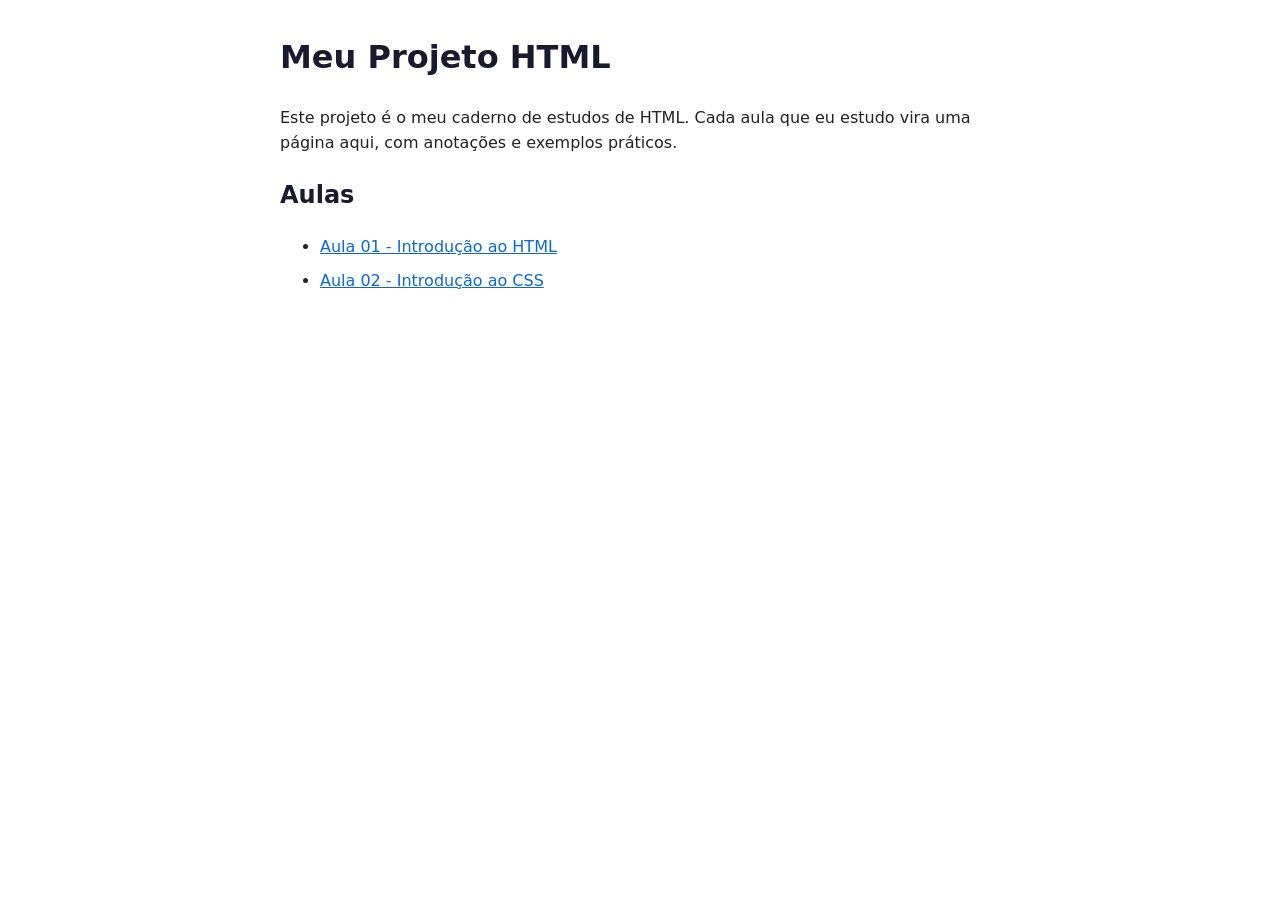
==== index.html @ 639122e2 "Remove conteúdo de anotações na aula 01 de HTML" ====
<!DOCTYPE html>
<html lang="pt-BR">
<head>
<meta charset="UTF-8">
<meta name="viewport" content="width=device-width, initial-scale=1.0">
<title>Meu Projeto HTML - Aulas</title>
<link rel="stylesheet" href="style.css">
</head>
<body>
<h1>Meu Projeto HTML</h1>
<p>Este projeto é o meu caderno de estudos de HTML. Cada aula que eu estudo vira uma página aqui, com anotações e exemplos práticos.</p>

<h2>Aulas</h2>
<ul class="aulas-list">
<li><a href="aulas/aula-01-introducao-ao-html.html">Aula 01 - Introdução ao HTML</a></li>
<li><a href="aulas/aula-02-introdução-rockstage-html.html">Aula 02 - Introdução ao CSS</a></li>
</ul>
</body>
</html>
---- style.css ----
body {
    font-family: system-ui, -apple-system, "Segoe UI", Roboto, sans-serif;
    max-width: 720px;
    margin: 2rem auto;
    padding: 0 1rem;
    line-height: 1.6;
    color: #222;
}

h1, h2, h3 {
    color: #1a1a2e;
}

code, pre {
    background: #f4f4f4;
    border-radius: 4px;
    font-family: "SFMono-Regular", Consolas, monospace;
}

code {
    padding: 0.15rem 0.4rem;
}

pre {
    padding: 1rem;
    overflow-x: auto;
}

pre code {
    padding: 0;
    background: none;
}

a {
    color: #0969da;
}

nav {
    margin-bottom: 1.5rem;
}

ul.aulas-list li {
    margin-bottom: 0.5rem;
}
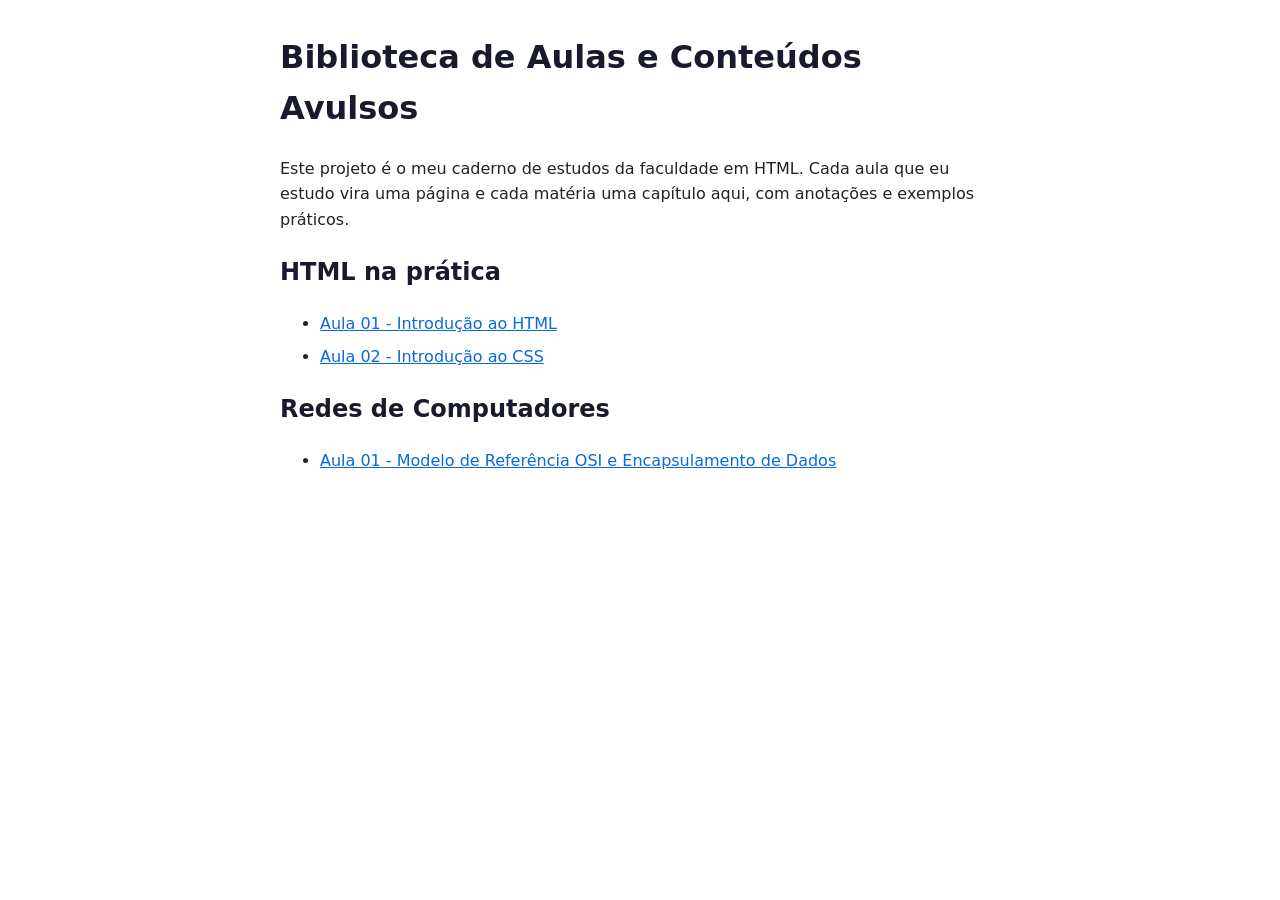
==== commit c40eb980: "confirm" ====
--- a/index.html
+++ b/index.html
@@ -7,13 +7,18 @@
 <link rel="stylesheet" href="style.css">
 </head>
 <body>
-<h1>Meu Projeto HTML</h1>
-<p>Este projeto é o meu caderno de estudos de HTML. Cada aula que eu estudo vira uma página aqui, com anotações e exemplos práticos.</p>
+<h1>Biblioteca de Aulas e Conteúdos Avulsos</h1>
+<p>Este projeto é o meu caderno de estudos da faculdade em HTML. Cada aula que eu estudo vira uma página e cada matéria uma capítulo aqui, com anotações e exemplos práticos.</p>
 
-<h2>Aulas</h2>
+<h2>HTML na prática</h2>
 <ul class="aulas-list">
 <li><a href="aulas/aula-01-introducao-ao-html.html">Aula 01 - Introdução ao HTML</a></li>
 <li><a href="aulas/aula-02-introdução-rockstage-html.html">Aula 02 - Introdução ao CSS</a></li>
 </ul>
+
+<h2>Redes de Computadores</h2>
+<ul class="aulas-list">
+<li><a href="aulas/aula-03-introducao-à-redes.html">Aula 01 - Modelo de Referência OSI e Encapsulamento de Dados</a></li>
+</ul>
 </body>
 </html>
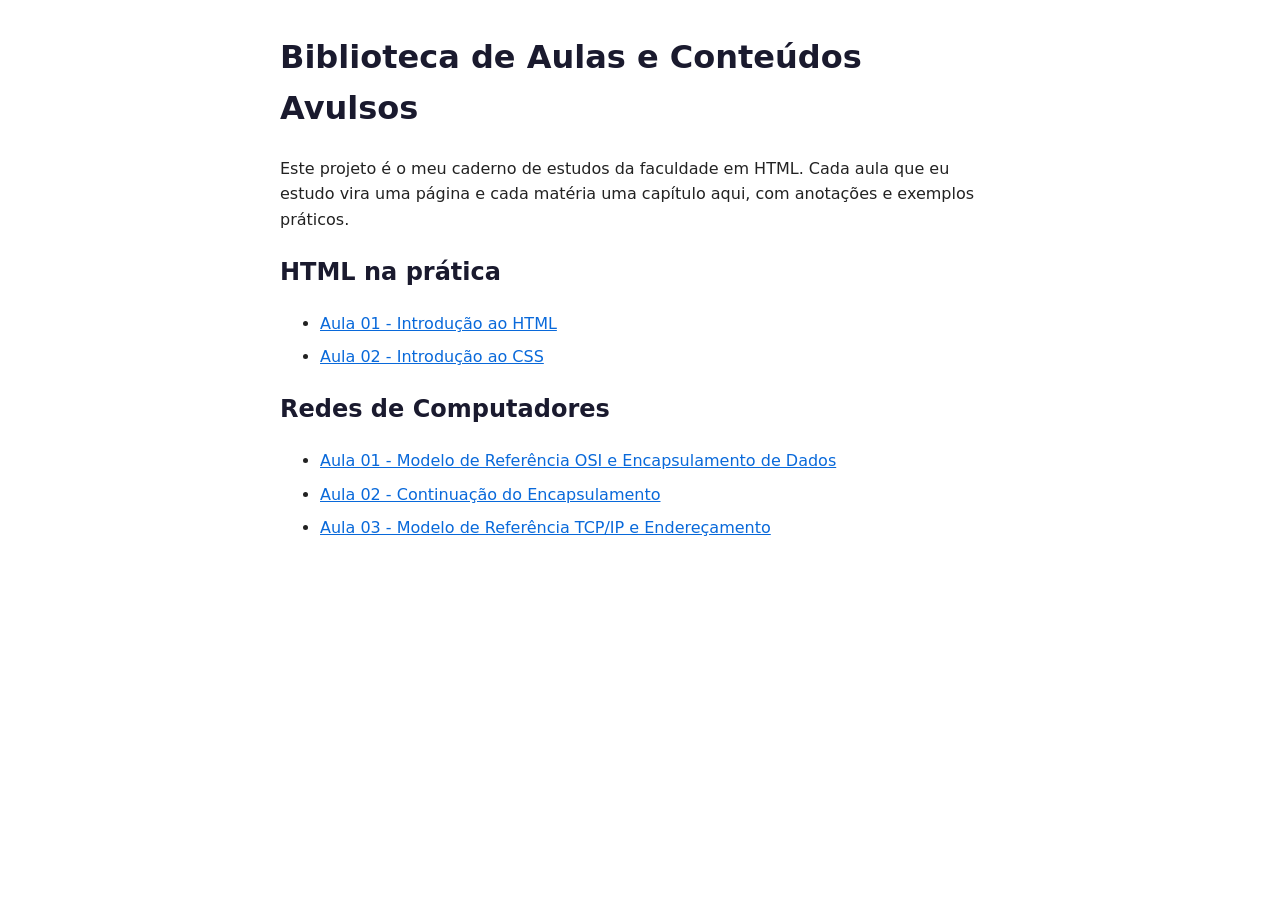
==== commit 4145214d: "confirm" ====
--- a/index.html
+++ b/index.html
@@ -18,7 +18,9 @@
 
 <h2>Redes de Computadores</h2>
 <ul class="aulas-list">
-<li><a href="aulas/aula-03-introducao-à-redes.html">Aula 01 - Modelo de Referência OSI e Encapsulamento de Dados</a></li>
+<li><a href="Redes de Computadores/Modelo de Referência OSI e Encapsulamento de Dados.html">Aula 01 - Modelo de Referência OSI e Encapsulamento de Dados</a></li>
+<li><a href="Redes de Computadores/Continuação Encapsulamento.html">Aula 02 - Continuação do Encapsulamento</a></li>
+<li><a href="Redes de Computadores/Modelo de Referência TCP IP e Endereçamento .html">Aula 03 - Modelo de Referência TCP/IP e Endereçamento</a></li>
 </ul>
 </body>
 </html>
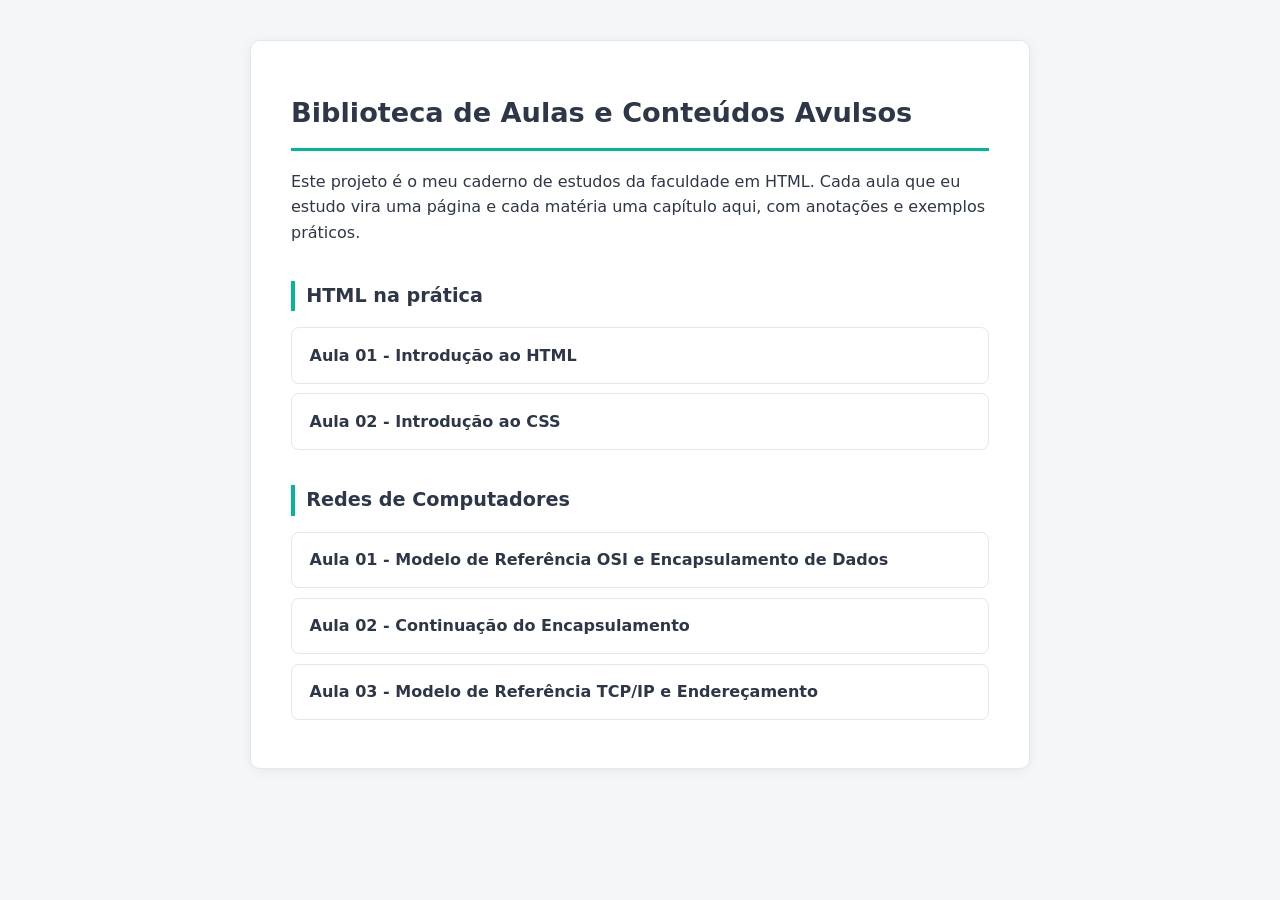
==== commit 43240133: "Corrige links quebrados e padroniza a estrutura do projeto - Corrige os 2 links do indice que aponta" ====
--- a/index.html
+++ b/index.html
@@ -4,7 +4,7 @@
 <meta charset="UTF-8">
 <meta name="viewport" content="width=device-width, initial-scale=1.0">
 <title>Meu Projeto HTML - Aulas</title>
-<link rel="stylesheet" href="style.css">
+<link rel="stylesheet" href="assets/css/style.css">
 </head>
 <body>
 <h1>Biblioteca de Aulas e Conteúdos Avulsos</h1>
@@ -12,15 +12,15 @@
 
 <h2>HTML na prática</h2>
 <ul class="aulas-list">
-<li><a href="aulas/aula-01-introducao-ao-html.html">Aula 01 - Introdução ao HTML</a></li>
-<li><a href="aulas/aula-02-introdução-rockstage-html.html">Aula 02 - Introdução ao CSS</a></li>
+<li><a href="materias/html-na-pratica/aula-01-introducao-ao-html.html">Aula 01 - Introdução ao HTML</a></li>
+<li><a href="materias/html-na-pratica/aula-02-introducao-ao-css.html">Aula 02 - Introdução ao CSS</a></li>
 </ul>
 
 <h2>Redes de Computadores</h2>
 <ul class="aulas-list">
-<li><a href="Redes de Computadores/Modelo de Referência OSI e Encapsulamento de Dados.html">Aula 01 - Modelo de Referência OSI e Encapsulamento de Dados</a></li>
-<li><a href="Redes de Computadores/Continuação Encapsulamento.html">Aula 02 - Continuação do Encapsulamento</a></li>
-<li><a href="Redes de Computadores/Modelo de Referência TCP IP e Endereçamento .html">Aula 03 - Modelo de Referência TCP/IP e Endereçamento</a></li>
+<li><a href="materias/redes-de-computadores/aula-01-modelo-osi.html">Aula 01 - Modelo de Referência OSI e Encapsulamento de Dados</a></li>
+<li><a href="materias/redes-de-computadores/aula-02-encapsulamento.html">Aula 02 - Continuação do Encapsulamento</a></li>
+<li><a href="materias/redes-de-computadores/aula-03-tcp-ip-enderecamento.html">Aula 03 - Modelo de Referência TCP/IP e Endereçamento</a></li>
 </ul>
 </body>
 </html>
--- a/assets/css/style.css
+++ b/assets/css/style.css
@@ -0,0 +1,139 @@
+@charset "UTF-8";
+
+/* =========================================================
+   PALETA DE CORES
+   Definir as cores aqui em cima e reutilizar embaixo com
+   var(--nome). Para mudar o tema do site inteiro, basta
+   trocar os valores deste bloco.
+   ========================================================= */
+:root {
+    --verde:        #00b894;   /* cor principal: botoes, destaques */
+    --verde-escuro: #009c7c;   /* hover e textos sobre fundo claro */
+    --verde-claro:  #e9faf5;   /* fundo dos itens selecionados     */
+    --fundo:        #f4f6f8;   /* cinza de fundo da pagina         */
+    --cartao:       #ffffff;   /* branco dos cartoes               */
+    --borda:        #e3e8ee;   /* cinza das bordas                 */
+    --texto:        #2d3748;   /* cinza-escuro do texto            */
+    --texto-suave:  #7b8794;   /* cinza dos subtitulos             */
+    --cinza-claro:  #eef1f5;   /* fundo de codigo e etiquetas      */
+}
+
+* {
+    box-sizing: border-box;
+}
+
+/* fundo cinza da pagina inteira */
+html {
+    background-color: var(--fundo);
+}
+
+/* o conteudo vira um cartao branco no centro */
+body {
+    font-family: system-ui, -apple-system, "Segoe UI", Roboto, sans-serif;
+    max-width: 780px;
+    margin: 2.5rem auto;
+    padding: 2rem 2.5rem;
+    line-height: 1.6;
+    color: var(--texto);
+    background-color: var(--cartao);
+    border: 1px solid var(--borda);
+    border-radius: 10px;
+    box-shadow: 0 2px 12px rgba(0, 0, 0, 0.06);
+}
+
+h1 {
+    font-size: 1.7rem;
+    color: var(--texto);
+    padding-bottom: 0.8rem;
+    border-bottom: 3px solid var(--verde);
+}
+
+h2 {
+    font-size: 1.2rem;
+    color: var(--texto);
+    margin-top: 2.2rem;
+    padding-left: 0.7rem;
+    border-left: 4px solid var(--verde);
+}
+
+h3 {
+    color: var(--texto);
+}
+
+a {
+    color: var(--verde-escuro);
+}
+
+a:hover {
+    color: var(--verde);
+}
+
+/* botao "Voltar para o inicio" das paginas de aula */
+nav {
+    margin-bottom: 1.5rem;
+}
+
+nav a {
+    display: inline-block;
+    padding: 0.45rem 0.9rem;
+    border: 1px solid var(--verde);
+    border-radius: 6px;
+    color: var(--verde-escuro);
+    text-decoration: none;
+    font-size: 0.9rem;
+}
+
+nav a:hover {
+    background-color: var(--verde-claro);
+}
+
+/* lista de aulas em formato de cartao, como no print */
+ul.aulas-list {
+    list-style: none;
+    padding: 0;
+}
+
+ul.aulas-list li {
+    margin-bottom: 0.6rem;
+}
+
+ul.aulas-list a {
+    display: block;
+    padding: 0.9rem 1.1rem;
+    border: 1px solid var(--borda);
+    border-radius: 8px;
+    color: var(--texto);
+    font-weight: 600;
+    text-decoration: none;
+    transition: background-color 0.15s, border-color 0.15s;
+}
+
+ul.aulas-list a:hover {
+    background-color: var(--verde-claro);
+    border-color: var(--verde);
+    color: var(--verde-escuro);
+}
+
+/* blocos de codigo */
+code, pre {
+    background-color: var(--cinza-claro);
+    border-radius: 4px;
+    font-family: "SFMono-Regular", Consolas, monospace;
+}
+
+code {
+    padding: 0.15rem 0.4rem;
+    color: var(--verde-escuro);
+}
+
+pre {
+    padding: 1rem;
+    overflow-x: auto;
+    border-left: 3px solid var(--verde);
+}
+
+pre code {
+    padding: 0;
+    background: none;
+    color: var(--texto);
+}
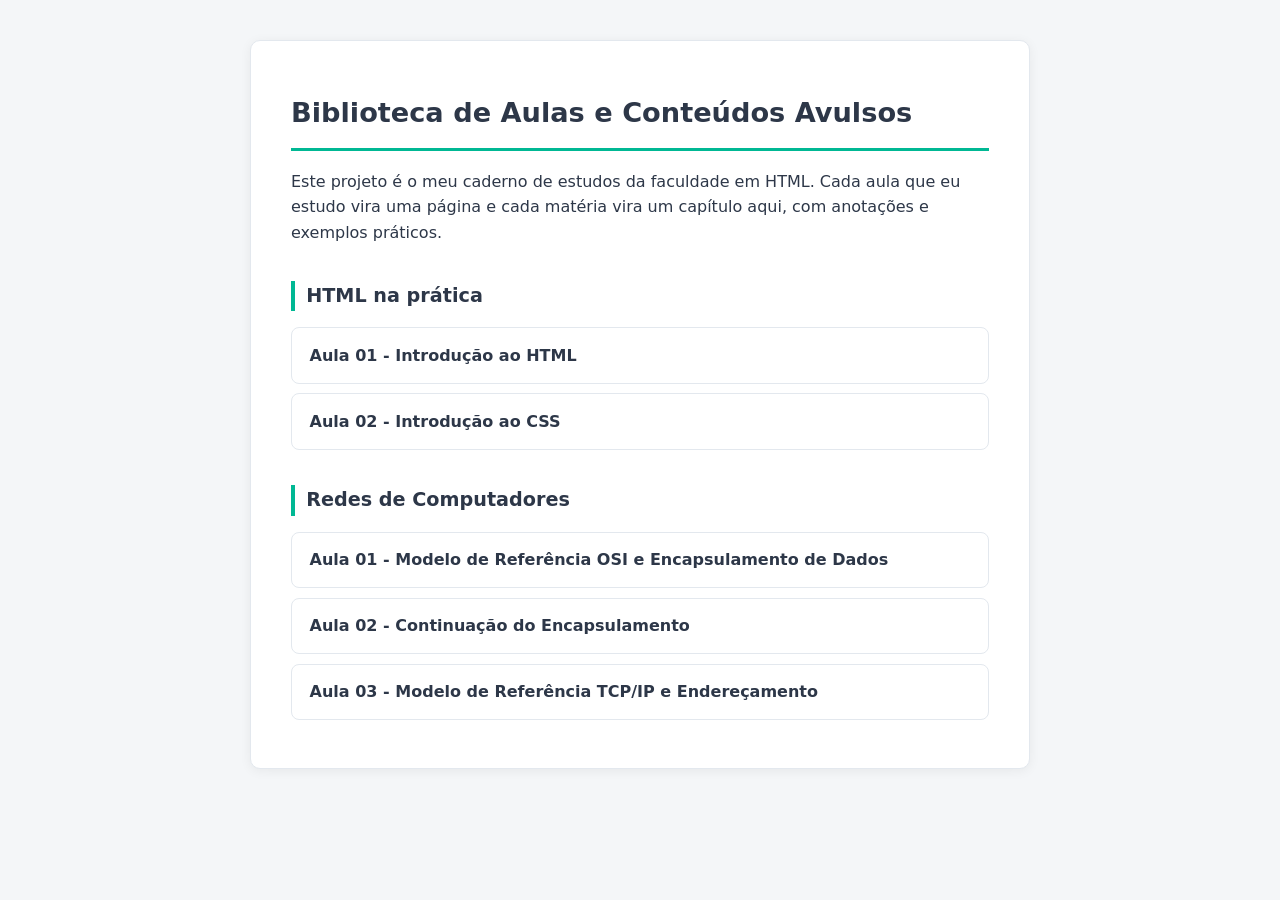
==== commit 2b3dde63: "Corrige erros de conteudo, acessibilidade e estilos faltantes Conteudo (aulas de Redes): - POP3 esta" ====
--- a/index.html
+++ b/index.html
@@ -4,11 +4,13 @@
 <meta charset="UTF-8">
 <meta name="viewport" content="width=device-width, initial-scale=1.0">
 <title>Meu Projeto HTML - Aulas</title>
+<meta name="description" content="Biblioteca de aulas e anotações de estudos da faculdade em HTML, organizadas por matéria.">
 <link rel="stylesheet" href="assets/css/style.css">
 </head>
 <body>
+<main>
 <h1>Biblioteca de Aulas e Conteúdos Avulsos</h1>
-<p>Este projeto é o meu caderno de estudos da faculdade em HTML. Cada aula que eu estudo vira uma página e cada matéria uma capítulo aqui, com anotações e exemplos práticos.</p>
+<p>Este projeto é o meu caderno de estudos da faculdade em HTML. Cada aula que eu estudo vira uma página e cada matéria vira um capítulo aqui, com anotações e exemplos práticos.</p>
 
 <h2>HTML na prática</h2>
 <ul class="aulas-list">
@@ -22,5 +24,6 @@
 <li><a href="materias/redes-de-computadores/aula-02-encapsulamento.html">Aula 02 - Continuação do Encapsulamento</a></li>
 <li><a href="materias/redes-de-computadores/aula-03-tcp-ip-enderecamento.html">Aula 03 - Modelo de Referência TCP/IP e Endereçamento</a></li>
 </ul>
+</main>
 </body>
 </html>
--- a/assets/css/style.css
+++ b/assets/css/style.css
@@ -14,7 +14,7 @@
     --cartao:       #ffffff;   /* branco dos cartoes               */
     --borda:        #e3e8ee;   /* cinza das bordas                 */
     --texto:        #2d3748;   /* cinza-escuro do texto            */
-    --texto-suave:  #7b8794;   /* cinza dos subtitulos             */
+    --texto-suave:  #5a6673;   /* cinza dos subtitulos             */
     --cinza-claro:  #eef1f5;   /* fundo de codigo e etiquetas      */
 }
 
@@ -60,12 +60,29 @@
     color: var(--texto);
 }
 
+/* usado nas subdivisoes das aulas de redes */
+h4 {
+    font-size: 1rem;
+    color: var(--texto-suave);
+    margin-bottom: 0.4rem;
+    text-transform: uppercase;
+    letter-spacing: 0.04em;
+}
+
 a {
     color: var(--verde-escuro);
 }
 
 a:hover {
     color: var(--verde);
+}
+
+/* contorno visivel para quem navega pelo teclado (Tab).
+   :focus-visible aparece so no teclado, nao atrapalha o clique do mouse. */
+a:focus-visible {
+    outline: 3px solid var(--verde);
+    outline-offset: 2px;
+    border-radius: 4px;
 }
 
 /* botao "Voltar para o inicio" das paginas de aula */
@@ -137,3 +154,57 @@
     background: none;
     color: var(--texto);
 }
+
+/* tabelas (usadas nas aulas de redes: NAT e sub-redes) */
+table {
+    width: 100%;
+    margin: 1.2rem 0;
+    border-collapse: collapse;
+    font-size: 0.92rem;
+}
+
+th, td {
+    padding: 0.6rem 0.8rem;
+    border: 1px solid var(--borda);
+    text-align: left;
+}
+
+th {
+    background-color: var(--cinza-claro);
+    font-weight: 600;
+}
+
+/* zebrado, para nao perder a linha em tabelas largas */
+tbody tr:nth-child(even) {
+    background-color: var(--fundo);
+}
+
+/* tabela larga rola sozinha em vez de estourar a pagina no celular */
+.tabela-rolavel {
+    overflow-x: auto;
+}
+
+/* imagens nunca estouram a largura do cartao */
+img {
+    max-width: 100%;
+    height: auto;
+}
+
+/* =========================================================
+   RESPONSIVO
+   Em telas pequenas o cartao ocupa a tela inteira, sem
+   margem lateral desperdicada.
+   ========================================================= */
+@media (max-width: 640px) {
+    body {
+        margin: 0;
+        padding: 1.2rem 1rem;
+        border: none;
+        border-radius: 0;
+        box-shadow: none;
+    }
+
+    h1 {
+        font-size: 1.4rem;
+    }
+}
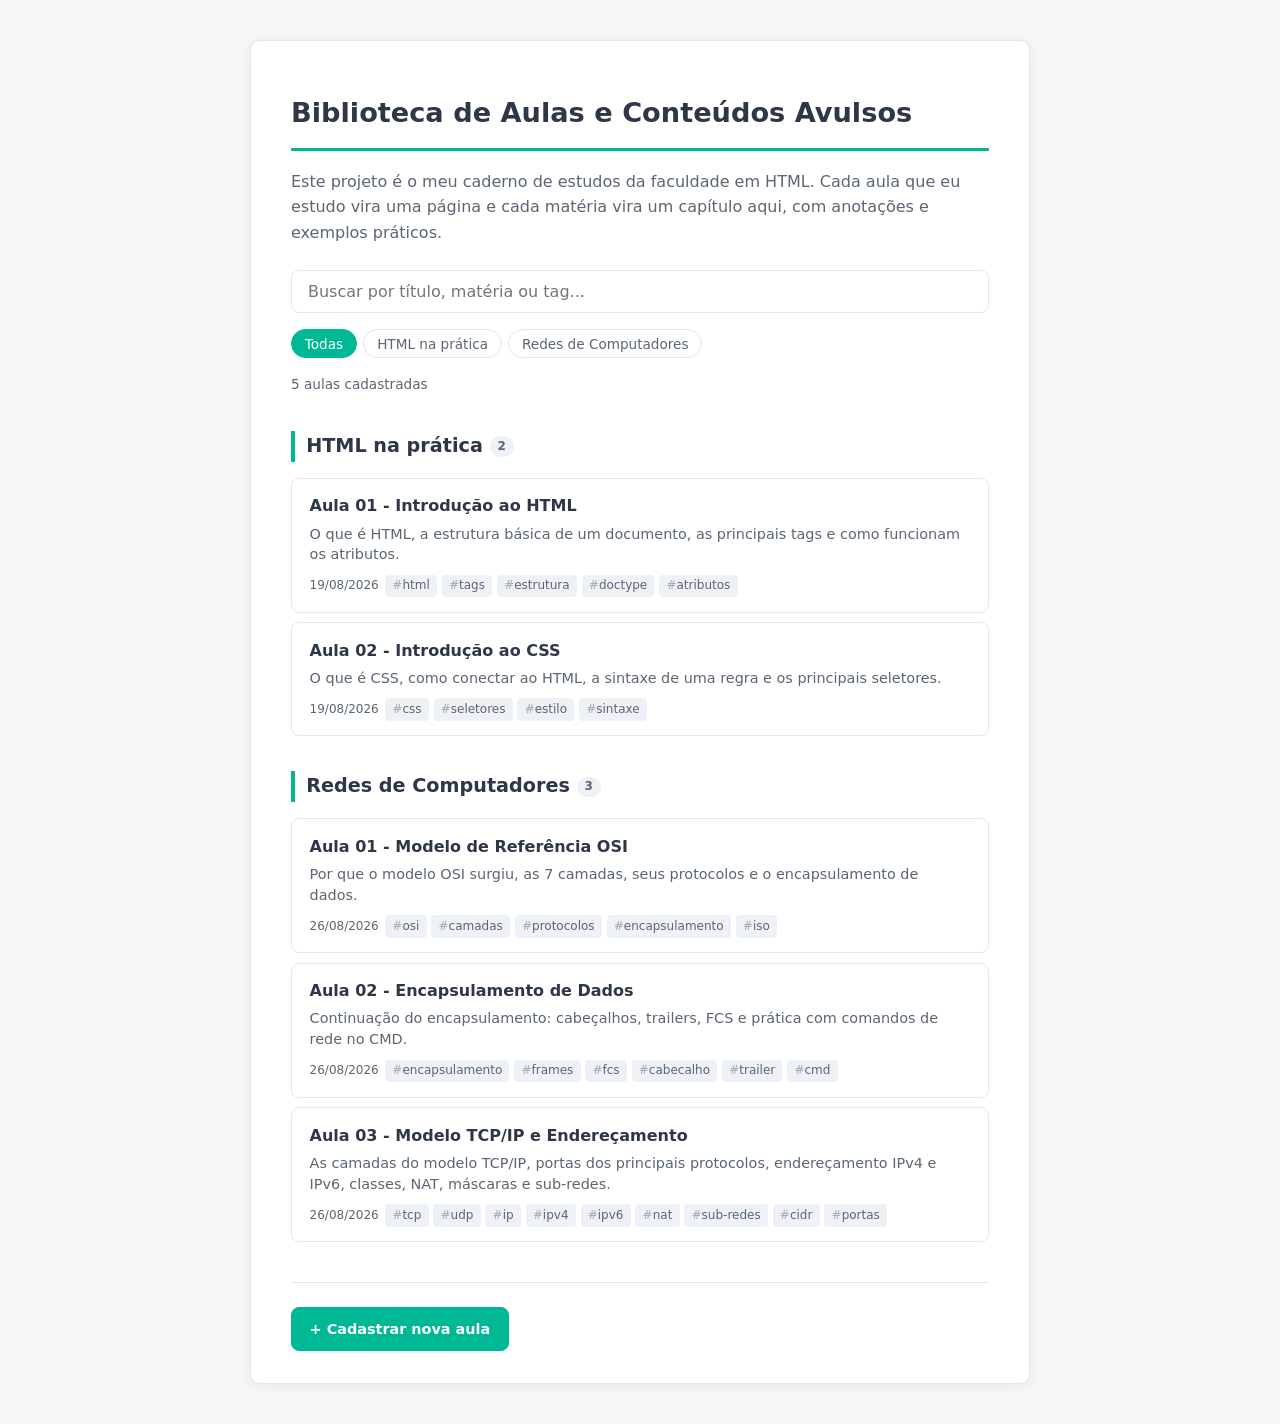
==== commit 612d411b: "Transforma o indice estatico em biblioteca com busca e cadastro O objetivo do projeto e ser uma bibl" ====
--- a/index.html
+++ b/index.html
@@ -3,27 +3,48 @@
 <head>
 <meta charset="UTF-8">
 <meta name="viewport" content="width=device-width, initial-scale=1.0">
-<title>Meu Projeto HTML - Aulas</title>
-<meta name="description" content="Biblioteca de aulas e anotações de estudos da faculdade em HTML, organizadas por matéria.">
+<title>Biblioteca de Aulas e Conteúdos Avulsos</title>
+<meta name="description" content="Biblioteca de aulas e anotações de estudos da faculdade em HTML, organizadas por matéria, com busca e filtro.">
 <link rel="stylesheet" href="assets/css/style.css">
 </head>
 <body>
-<main>
+
+<header class="cabecalho">
 <h1>Biblioteca de Aulas e Conteúdos Avulsos</h1>
 <p>Este projeto é o meu caderno de estudos da faculdade em HTML. Cada aula que eu estudo vira uma página e cada matéria vira um capítulo aqui, com anotações e exemplos práticos.</p>
+</header>
 
-<h2>HTML na prática</h2>
+<div class="barra-busca">
+<label class="apenas-leitor" for="busca">Buscar aula</label>
+<input type="search" id="busca" placeholder="Buscar por título, matéria ou tag..." autocomplete="off">
+<button type="button" id="limpar-busca" class="limpar" hidden aria-label="Limpar busca">&times;</button>
+</div>
+
+<div id="filtros" class="filtros"></div>
+
+<p id="contador" class="contador" aria-live="polite"></p>
+
+<main>
+<div id="lista-aulas"></div>
+<p id="nenhum-resultado" class="vazio" hidden>Nenhuma aula encontrada. Tente outra palavra, ou volte para <strong>Todas</strong>.</p>
+</main>
+
+<noscript>
+<p class="aviso">O JavaScript está desativado, então a busca e os filtros não funcionam. A lista completa continua acessível abaixo:</p>
 <ul class="aulas-list">
-<li><a href="materias/html-na-pratica/aula-01-introducao-ao-html.html">Aula 01 - Introdução ao HTML</a></li>
-<li><a href="materias/html-na-pratica/aula-02-introducao-ao-css.html">Aula 02 - Introdução ao CSS</a></li>
+<li><a href="materias/html-na-pratica/aula-01-introducao-ao-html.html">HTML na prática &mdash; Aula 01 - Introdução ao HTML</a></li>
+<li><a href="materias/html-na-pratica/aula-02-introducao-ao-css.html">HTML na prática &mdash; Aula 02 - Introdução ao CSS</a></li>
+<li><a href="materias/redes-de-computadores/aula-01-modelo-osi.html">Redes de Computadores &mdash; Aula 01 - Modelo de Referência OSI</a></li>
+<li><a href="materias/redes-de-computadores/aula-02-encapsulamento.html">Redes de Computadores &mdash; Aula 02 - Encapsulamento de Dados</a></li>
+<li><a href="materias/redes-de-computadores/aula-03-tcp-ip-enderecamento.html">Redes de Computadores &mdash; Aula 03 - Modelo TCP/IP e Endereçamento</a></li>
 </ul>
+</noscript>
 
-<h2>Redes de Computadores</h2>
-<ul class="aulas-list">
-<li><a href="materias/redes-de-computadores/aula-01-modelo-osi.html">Aula 01 - Modelo de Referência OSI e Encapsulamento de Dados</a></li>
-<li><a href="materias/redes-de-computadores/aula-02-encapsulamento.html">Aula 02 - Continuação do Encapsulamento</a></li>
-<li><a href="materias/redes-de-computadores/aula-03-tcp-ip-enderecamento.html">Aula 03 - Modelo de Referência TCP/IP e Endereçamento</a></li>
-</ul>
-</main>
+<footer class="rodape">
+<a class="botao" href="novo.html">+ Cadastrar nova aula</a>
+</footer>
+
+<script src="dados/aulas.js"></script>
+<script src="assets/js/app.js"></script>
 </body>
-</html>+</html>
--- a/assets/css/style.css
+++ b/assets/css/style.css
@@ -190,6 +190,317 @@
     height: auto;
 }
 
+/* esconde visualmente, mas leitores de tela continuam lendo */
+.apenas-leitor {
+    position: absolute;
+    width: 1px;
+    height: 1px;
+    padding: 0;
+    overflow: hidden;
+    clip: rect(0, 0, 0, 0);
+    white-space: nowrap;
+    border: 0;
+}
+
+/* =========================================================
+   INDICE: BUSCA E FILTROS
+   ========================================================= */
+
+.cabecalho p {
+    color: var(--texto-suave);
+}
+
+.barra-busca {
+    position: relative;
+    margin: 1.5rem 0 1rem;
+}
+
+.barra-busca input {
+    width: 100%;
+    padding: 0.7rem 2.4rem 0.7rem 1rem;
+    font-size: 1rem;
+    font-family: inherit;
+    color: var(--texto);
+    background-color: var(--cartao);
+    border: 1px solid var(--borda);
+    border-radius: 8px;
+}
+
+.barra-busca input:focus {
+    outline: none;
+    border-color: var(--verde);
+    box-shadow: 0 0 0 3px var(--verde-claro);
+}
+
+/* o X que limpa a busca, encostado na direita do campo */
+.limpar {
+    position: absolute;
+    top: 50%;
+    right: 0.5rem;
+    transform: translateY(-50%);
+    width: 1.75rem;
+    height: 1.75rem;
+    font-size: 1.1rem;
+    line-height: 1;
+    color: var(--texto-suave);
+    background: none;
+    border: none;
+    border-radius: 50%;
+    cursor: pointer;
+}
+
+.limpar:hover {
+    background-color: var(--cinza-claro);
+    color: var(--texto);
+}
+
+.filtros {
+    display: flex;
+    flex-wrap: wrap;
+    gap: 0.4rem;
+}
+
+.chip {
+    padding: 0.35rem 0.8rem;
+    font-size: 0.85rem;
+    font-family: inherit;
+    color: var(--texto-suave);
+    background-color: var(--cartao);
+    border: 1px solid var(--borda);
+    border-radius: 999px;
+    cursor: pointer;
+    transition: background-color 0.15s, border-color 0.15s, color 0.15s;
+}
+
+.chip:hover {
+    border-color: var(--verde);
+    color: var(--verde-escuro);
+}
+
+.chip.ativo {
+    color: #ffffff;
+    background-color: var(--verde);
+    border-color: var(--verde);
+}
+
+.contador {
+    margin: 1rem 0 0;
+    font-size: 0.85rem;
+    color: var(--texto-suave);
+}
+
+/* numero de aulas ao lado do nome da materia */
+.contador-materia {
+    display: inline-block;
+    padding: 0.05rem 0.5rem;
+    font-size: 0.75rem;
+    font-weight: 600;
+    color: var(--texto-suave);
+    background-color: var(--cinza-claro);
+    border-radius: 999px;
+    vertical-align: middle;
+}
+
+/* =========================================================
+   CARTAO DE AULA
+   O <a> ja e o cartao (regra ul.aulas-list a la em cima);
+   aqui vao as linhas de dentro dele.
+   ========================================================= */
+
+.cartao-topo {
+    display: flex;
+    align-items: baseline;
+    justify-content: space-between;
+    gap: 0.6rem;
+}
+
+.cartao-titulo {
+    font-weight: 600;
+}
+
+.cartao-resumo {
+    display: block;
+    margin-top: 0.3rem;
+    font-size: 0.9rem;
+    font-weight: 400;
+    line-height: 1.45;
+    color: var(--texto-suave);
+}
+
+.cartao-rodape {
+    display: flex;
+    flex-wrap: wrap;
+    align-items: center;
+    gap: 0.4rem;
+    margin-top: 0.6rem;
+    font-size: 0.75rem;
+    font-weight: 400;
+}
+
+.cartao-data {
+    color: var(--texto-suave);
+    white-space: nowrap;
+}
+
+.tags {
+    display: flex;
+    flex-wrap: wrap;
+    gap: 0.3rem;
+}
+
+.tag {
+    padding: 0.1rem 0.45rem;
+    color: var(--texto-suave);
+    background-color: var(--cinza-claro);
+    border-radius: 4px;
+}
+
+.tag::before {
+    content: "#";
+    opacity: 0.5;
+}
+
+.etiqueta {
+    padding: 0.1rem 0.5rem;
+    font-size: 0.7rem;
+    font-weight: 600;
+    text-transform: uppercase;
+    letter-spacing: 0.04em;
+    border-radius: 4px;
+    white-space: nowrap;
+}
+
+.etiqueta-rascunho {
+    color: #8a6d00;
+    background-color: #fff4d1;
+}
+
+/* =========================================================
+   ESTADOS E AVISOS
+   ========================================================= */
+
+.vazio, .aviso {
+    padding: 1.5rem;
+    text-align: center;
+    color: var(--texto-suave);
+    background-color: var(--fundo);
+    border: 1px dashed var(--borda);
+    border-radius: 8px;
+}
+
+.aviso {
+    text-align: left;
+}
+
+.rodape {
+    margin-top: 2.5rem;
+    padding-top: 1.5rem;
+    border-top: 1px solid var(--borda);
+}
+
+/* =========================================================
+   BOTOES E FORMULARIO DE CADASTRO
+   ========================================================= */
+
+.botao {
+    display: inline-block;
+    padding: 0.6rem 1.1rem;
+    font-size: 0.9rem;
+    font-family: inherit;
+    font-weight: 600;
+    color: #ffffff;
+    background-color: var(--verde);
+    border: 1px solid var(--verde);
+    border-radius: 8px;
+    text-decoration: none;
+    cursor: pointer;
+}
+
+.botao:hover {
+    color: #ffffff;
+    background-color: var(--verde-escuro);
+    border-color: var(--verde-escuro);
+}
+
+.campo {
+    margin-bottom: 1rem;
+}
+
+/* dois campos lado a lado, que viram um embaixo do outro no celular */
+.campo-duplo {
+    display: flex;
+    flex-wrap: wrap;
+    gap: 1rem;
+}
+
+.campo-duplo .campo {
+    flex: 1 1 14rem;
+}
+
+.campo-duplo .campo-estreito {
+    flex: 0 1 9rem;
+}
+
+.campo label {
+    display: block;
+    margin-bottom: 0.3rem;
+    font-size: 0.85rem;
+    font-weight: 600;
+}
+
+.campo .dica {
+    font-weight: 400;
+    color: var(--texto-suave);
+}
+
+.campo input,
+.campo select {
+    width: 100%;
+    padding: 0.55rem 0.8rem;
+    font-size: 0.95rem;
+    font-family: inherit;
+    color: var(--texto);
+    background-color: var(--cartao);
+    border: 1px solid var(--borda);
+    border-radius: 6px;
+}
+
+.campo input:focus,
+.campo select:focus {
+    outline: none;
+    border-color: var(--verde);
+    box-shadow: 0 0 0 3px var(--verde-claro);
+}
+
+/* bloco de codigo gerado, com o botao Copiar no canto */
+.saida {
+    position: relative;
+}
+
+.saida .botao-copiar {
+    position: absolute;
+    top: 0.6rem;
+    right: 0.6rem;
+    padding: 0.3rem 0.7rem;
+    font-size: 0.75rem;
+}
+
+.saida pre {
+    padding-right: 6rem;
+    white-space: pre-wrap;
+    word-break: break-word;
+}
+
+kbd {
+    padding: 0.1rem 0.4rem;
+    font-family: "SFMono-Regular", Consolas, monospace;
+    font-size: 0.85em;
+    background-color: var(--cinza-claro);
+    border: 1px solid var(--borda);
+    border-bottom-width: 2px;
+    border-radius: 4px;
+}
+
 /* =========================================================
    RESPONSIVO
    Em telas pequenas o cartao ocupa a tela inteira, sem
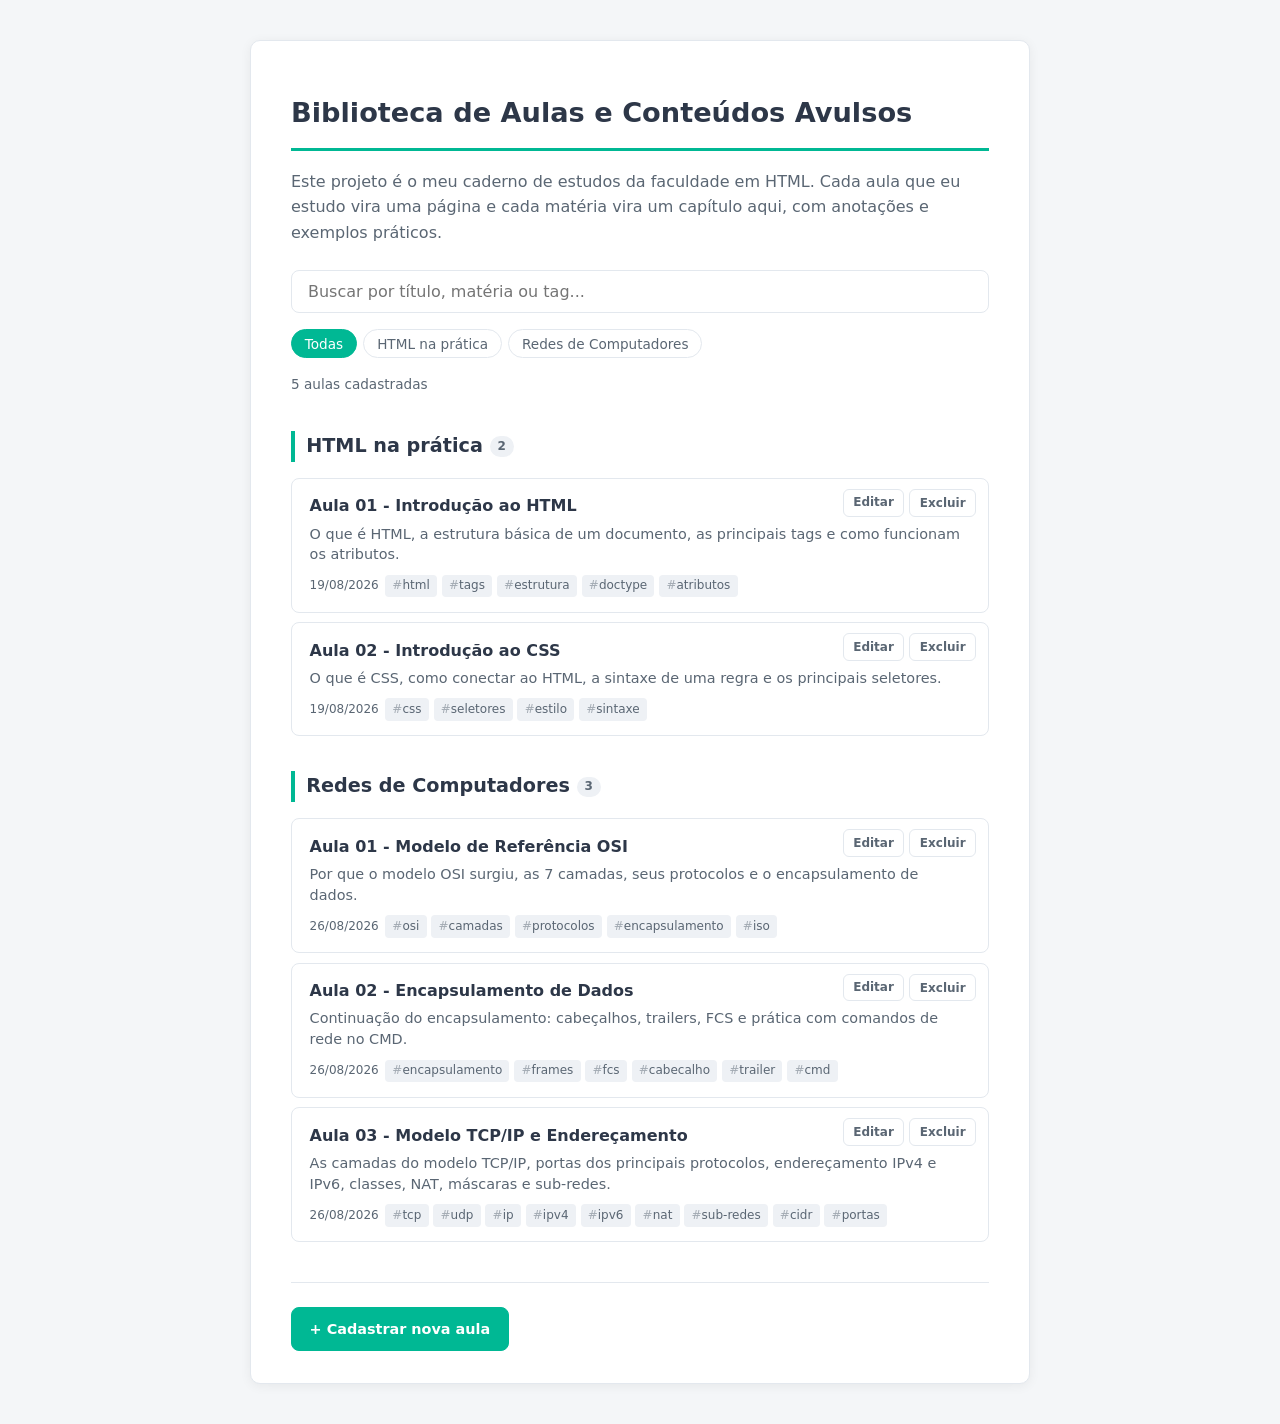
==== commit 09551bbc: "Mensagens de erro uteis e botao de excluir nos cartoes O erro relatado ("Unexpected end of JSON inpu" ====
--- a/index.html
+++ b/index.html
@@ -40,11 +40,14 @@
 </ul>
 </noscript>
 
+<div id="recado" class="recado" hidden></div>
+
 <footer class="rodape">
 <a class="botao" href="novo.html">+ Cadastrar nova aula</a>
 </footer>
 
 <script src="dados/aulas.js"></script>
+<script src="assets/js/api.js"></script>
 <script src="assets/js/app.js"></script>
 </body>
 </html>
--- a/assets/css/style.css
+++ b/assets/css/style.css
@@ -16,6 +16,17 @@
     --texto:        #2d3748;   /* cinza-escuro do texto            */
     --texto-suave:  #5a6673;   /* cinza dos subtitulos             */
     --cinza-claro:  #eef1f5;   /* fundo de codigo e etiquetas      */
+
+    /* respostas do cadastro */
+    --certo-fundo:  #e7f8f1;   /* deu certo                        */
+    --certo-borda:  #8fd9bd;
+    --certo-texto:  #14684d;
+    --erro-fundo:   #fdecec;   /* deu errado                       */
+    --erro-borda:   #f0b4b4;
+    --erro-texto:   #9b2226;
+    --aviso-fundo:  #fff4d1;   /* atencao                          */
+    --aviso-borda:  #e8cf8a;
+    --aviso-texto:  #8a6d00;
 }
 
 * {
@@ -499,6 +510,340 @@
     border: 1px solid var(--borda);
     border-bottom-width: 2px;
     border-radius: 4px;
+}
+
+/* caminho do arquivo que vai ser criado, abaixo do formulario */
+.previa {
+    margin: 0.5rem 0 1rem;
+    font-size: 0.85rem;
+    color: var(--texto-suave);
+}
+
+.acoes {
+    display: flex;
+    flex-wrap: wrap;
+    align-items: center;
+    gap: 0.8rem;
+    padding-top: 0.5rem;
+}
+
+.acoes .botao {
+    padding: 0.7rem 1.4rem;
+    font-size: 1rem;
+}
+
+.botao:disabled {
+    cursor: progress;
+    opacity: 0.6;
+}
+
+/* resposta depois de tentar salvar */
+.recado {
+    margin: 1.2rem 0;
+    padding: 1rem 1.2rem;
+    border: 1px solid;
+    border-radius: 8px;
+    font-size: 0.9rem;
+}
+
+.recado-titulo {
+    margin: 0 0 0.5rem;
+    font-weight: 600;
+}
+
+.recado ul {
+    margin: 0;
+    padding-left: 1.2rem;
+}
+
+.recado li + li {
+    margin-top: 0.3rem;
+}
+
+.recado p:last-child {
+    margin-bottom: 0;
+}
+
+.recado-certo {
+    color: var(--certo-texto);
+    background-color: var(--certo-fundo);
+    border-color: var(--certo-borda);
+}
+
+.recado-certo a {
+    color: var(--certo-texto);
+    font-weight: 600;
+}
+
+.recado-erro {
+    color: var(--erro-texto);
+    background-color: var(--erro-fundo);
+    border-color: var(--erro-borda);
+}
+
+.recado-aviso {
+    color: var(--aviso-texto);
+    background-color: var(--aviso-fundo);
+    border-color: var(--aviso-borda);
+}
+
+/* modo manual, recolhido por padrao */
+details {
+    margin: 1.5rem 0;
+    padding: 0.8rem 1.1rem;
+    background-color: var(--fundo);
+    border: 1px solid var(--borda);
+    border-radius: 8px;
+}
+
+summary {
+    font-weight: 600;
+    cursor: pointer;
+}
+
+summary:focus-visible {
+    outline: 3px solid var(--verde);
+    outline-offset: 2px;
+    border-radius: 4px;
+}
+
+details[open] summary {
+    margin-bottom: 0.8rem;
+    padding-bottom: 0.6rem;
+    border-bottom: 1px solid var(--borda);
+}
+
+details h3:first-of-type {
+    margin-top: 0;
+}
+
+/* =========================================================
+   BOTAO EDITAR NO CARTAO DO INDICE
+   ========================================================= */
+
+ul.aulas-list li {
+    position: relative;
+}
+
+.cartao-acoes {
+    position: absolute;
+    top: 0.7rem;
+    right: 0.8rem;
+    display: flex;
+    gap: 0.3rem;
+}
+
+/* a especificidade extra vence a regra do cartao (ul.aulas-list a) */
+ul.aulas-list a.cartao-editar,
+.cartao-acoes .cartao-excluir {
+    display: inline-block;
+    padding: 0.2rem 0.6rem;
+    font-size: 0.75rem;
+    font-family: inherit;
+    font-weight: 600;
+    color: var(--texto-suave);
+    background-color: var(--cartao);
+    border: 1px solid var(--borda);
+    border-radius: 6px;
+    text-decoration: none;
+    cursor: pointer;
+    transition: color 0.15s, background-color 0.15s, border-color 0.15s;
+}
+
+ul.aulas-list a.cartao-editar:hover {
+    color: var(--verde-escuro);
+    background-color: var(--verde-claro);
+    border-color: var(--verde);
+}
+
+/* excluir e destrutivo: fica vermelho ao passar o mouse, para nao
+   ser confundido com o editar que esta do lado */
+.cartao-acoes .cartao-excluir:hover {
+    color: var(--erro-texto);
+    background-color: var(--erro-fundo);
+    border-color: var(--erro-borda);
+}
+
+.cartao-acoes .cartao-excluir:disabled {
+    cursor: progress;
+    opacity: 0.6;
+}
+
+/* deixa espaco para os botoes nao cobrirem o titulo */
+.cartao-topo {
+    padding-right: 9rem;
+}
+
+/* em tela estreita os botoes saem de cima do texto e vao para baixo */
+@media (max-width: 520px) {
+    .cartao-acoes {
+        position: static;
+        margin-top: 0.5rem;
+        padding: 0 0.2rem;
+    }
+
+    .cartao-topo {
+        padding-right: 0;
+    }
+}
+
+/* =========================================================
+   EDITOR
+   ========================================================= */
+
+.pagina-editor {
+    max-width: 900px;
+}
+
+.editor-cabecalho h1 {
+    margin-bottom: 0.4rem;
+}
+
+.editor-caminho {
+    margin-top: 0;
+    font-size: 0.8rem;
+    color: var(--texto-suave);
+}
+
+.pagina-editor nav {
+    display: flex;
+    gap: 0.5rem;
+}
+
+/* barra de ferramentas gruda no topo ao rolar a pagina */
+.barra-ferramentas {
+    position: sticky;
+    top: 0;
+    z-index: 10;
+    display: flex;
+    flex-wrap: wrap;
+    gap: 0.5rem;
+    margin-bottom: 0.8rem;
+    padding: 0.5rem;
+    background-color: var(--cartao);
+    border: 1px solid var(--borda);
+    border-radius: 8px;
+    box-shadow: 0 1px 4px rgba(0, 0, 0, 0.05);
+}
+
+.barra-ferramentas .grupo {
+    display: flex;
+    gap: 0.2rem;
+    padding-right: 0.5rem;
+    border-right: 1px solid var(--borda);
+}
+
+.barra-ferramentas .grupo:last-child {
+    padding-right: 0;
+    border-right: none;
+}
+
+.barra-ferramentas button {
+    min-width: 2.1rem;
+    height: 2.1rem;
+    padding: 0 0.5rem;
+    font-size: 0.9rem;
+    font-family: inherit;
+    color: var(--texto);
+    background-color: transparent;
+    border: 1px solid transparent;
+    border-radius: 6px;
+    cursor: pointer;
+}
+
+.barra-ferramentas button:hover {
+    background-color: var(--cinza-claro);
+}
+
+/* botao aceso quando o cursor esta em texto com aquele formato */
+.barra-ferramentas button.ativo {
+    color: var(--verde-escuro);
+    background-color: var(--verde-claro);
+    border-color: var(--verde);
+}
+
+.barra-ferramentas select {
+    height: 2.1rem;
+    padding: 0 0.4rem;
+    font-size: 0.85rem;
+    font-family: inherit;
+    color: var(--texto);
+    background-color: var(--cartao);
+    border: 1px solid var(--borda);
+    border-radius: 6px;
+}
+
+/* a folha onde se escreve */
+.editor {
+    min-height: 24rem;
+    padding: 1.5rem;
+    background-color: var(--cartao);
+    border: 1px solid var(--borda);
+    border-radius: 8px;
+    line-height: 1.65;
+}
+
+.editor:focus {
+    outline: none;
+    border-color: var(--verde);
+    box-shadow: 0 0 0 3px var(--verde-claro);
+}
+
+.editor > :first-child {
+    margin-top: 0;
+}
+
+.editor blockquote {
+    margin: 1rem 0;
+    padding-left: 1rem;
+    color: var(--texto-suave);
+    border-left: 3px solid var(--borda);
+}
+
+/* fontes que o editor aplica por paragrafo */
+.fonte-serifada {
+    font-family: Georgia, "Times New Roman", serif;
+}
+
+.fonte-mono {
+    font-family: "SFMono-Regular", Consolas, monospace;
+}
+
+mark {
+    padding: 0.05rem 0.2rem;
+    background-color: #fff3b0;
+    border-radius: 3px;
+}
+
+/* barra de salvar, colada no rodape da janela */
+.barra-salvar {
+    position: sticky;
+    bottom: 0;
+    display: flex;
+    flex-wrap: wrap;
+    align-items: center;
+    gap: 0.8rem;
+    margin-top: 1rem;
+    padding: 0.8rem 0;
+    background-color: var(--cartao);
+    border-top: 1px solid var(--borda);
+}
+
+.estado-salvo {
+    font-size: 0.85rem;
+    color: var(--texto-suave);
+}
+
+.estado-ok {
+    color: var(--certo-texto);
+}
+
+.estado-pendente {
+    color: var(--aviso-texto);
+}
+
+.estado-erro {
+    color: var(--erro-texto);
 }
 
 /* =========================================================
